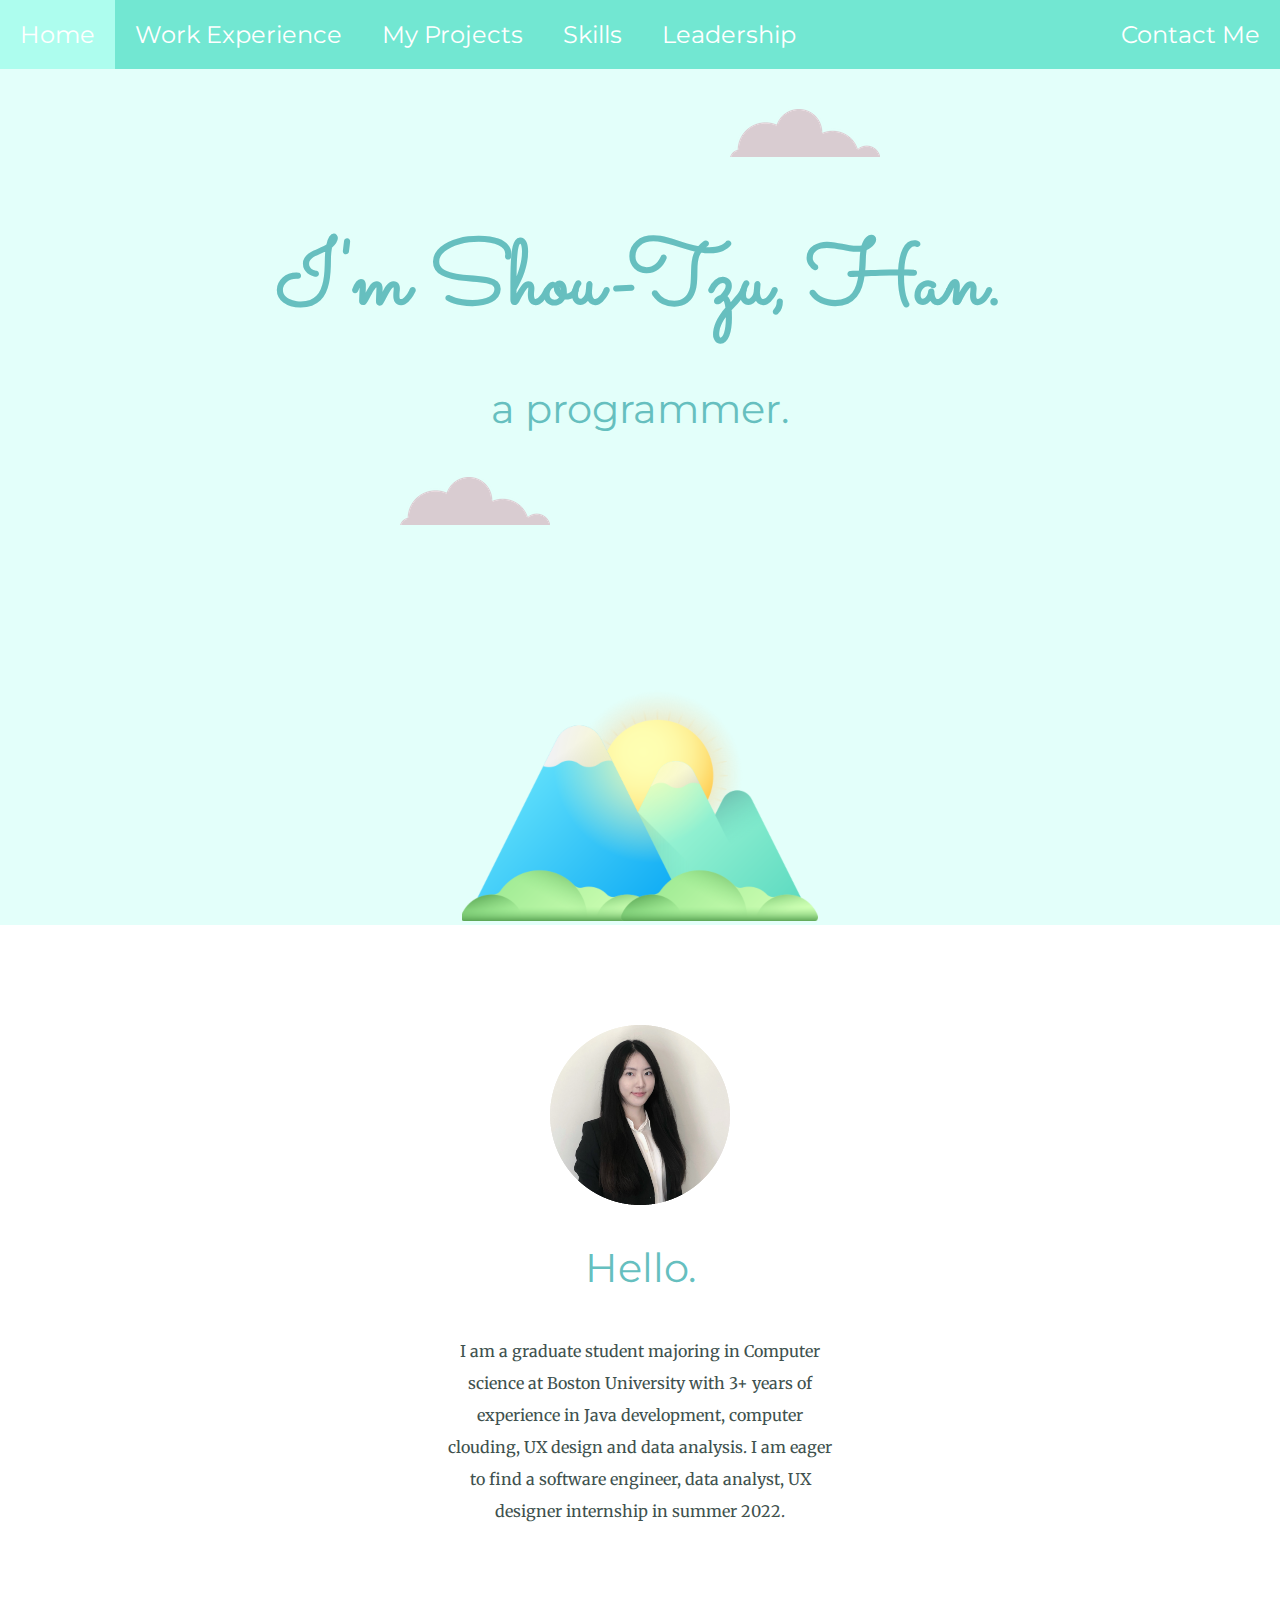
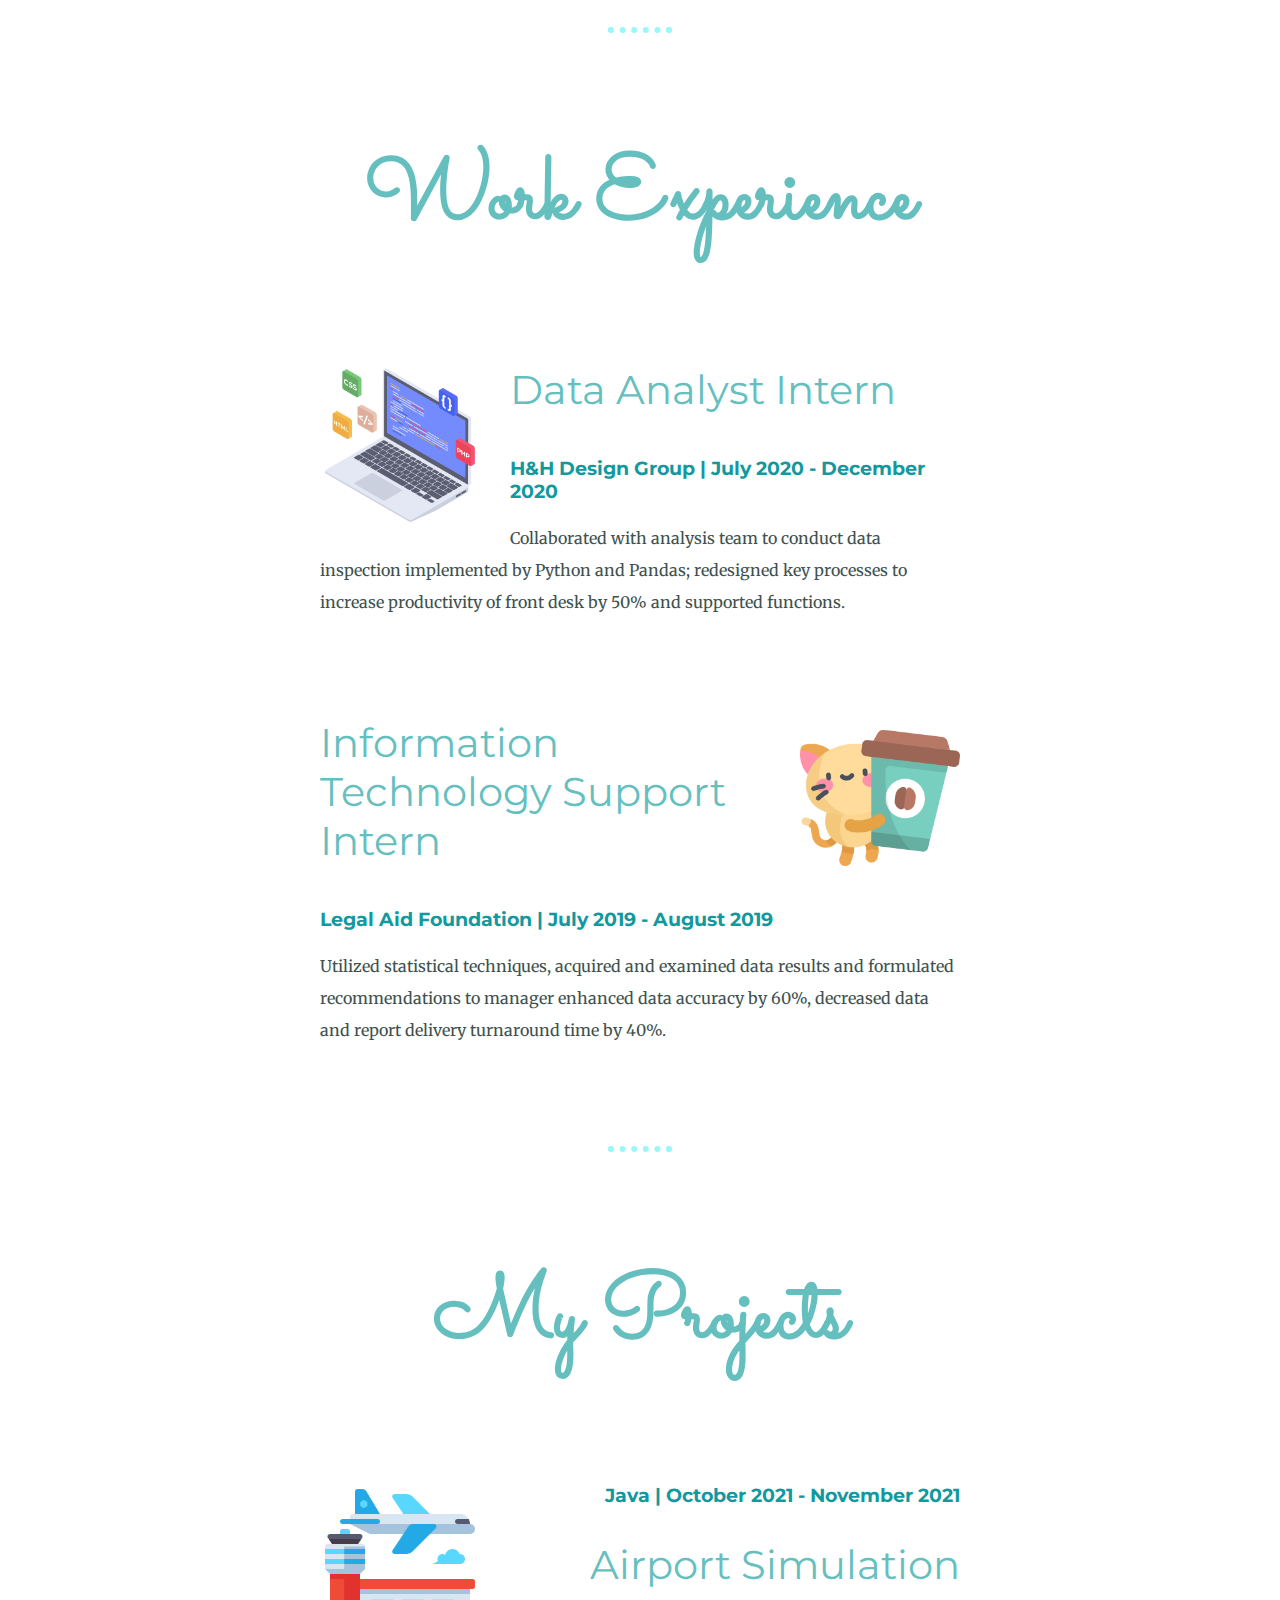
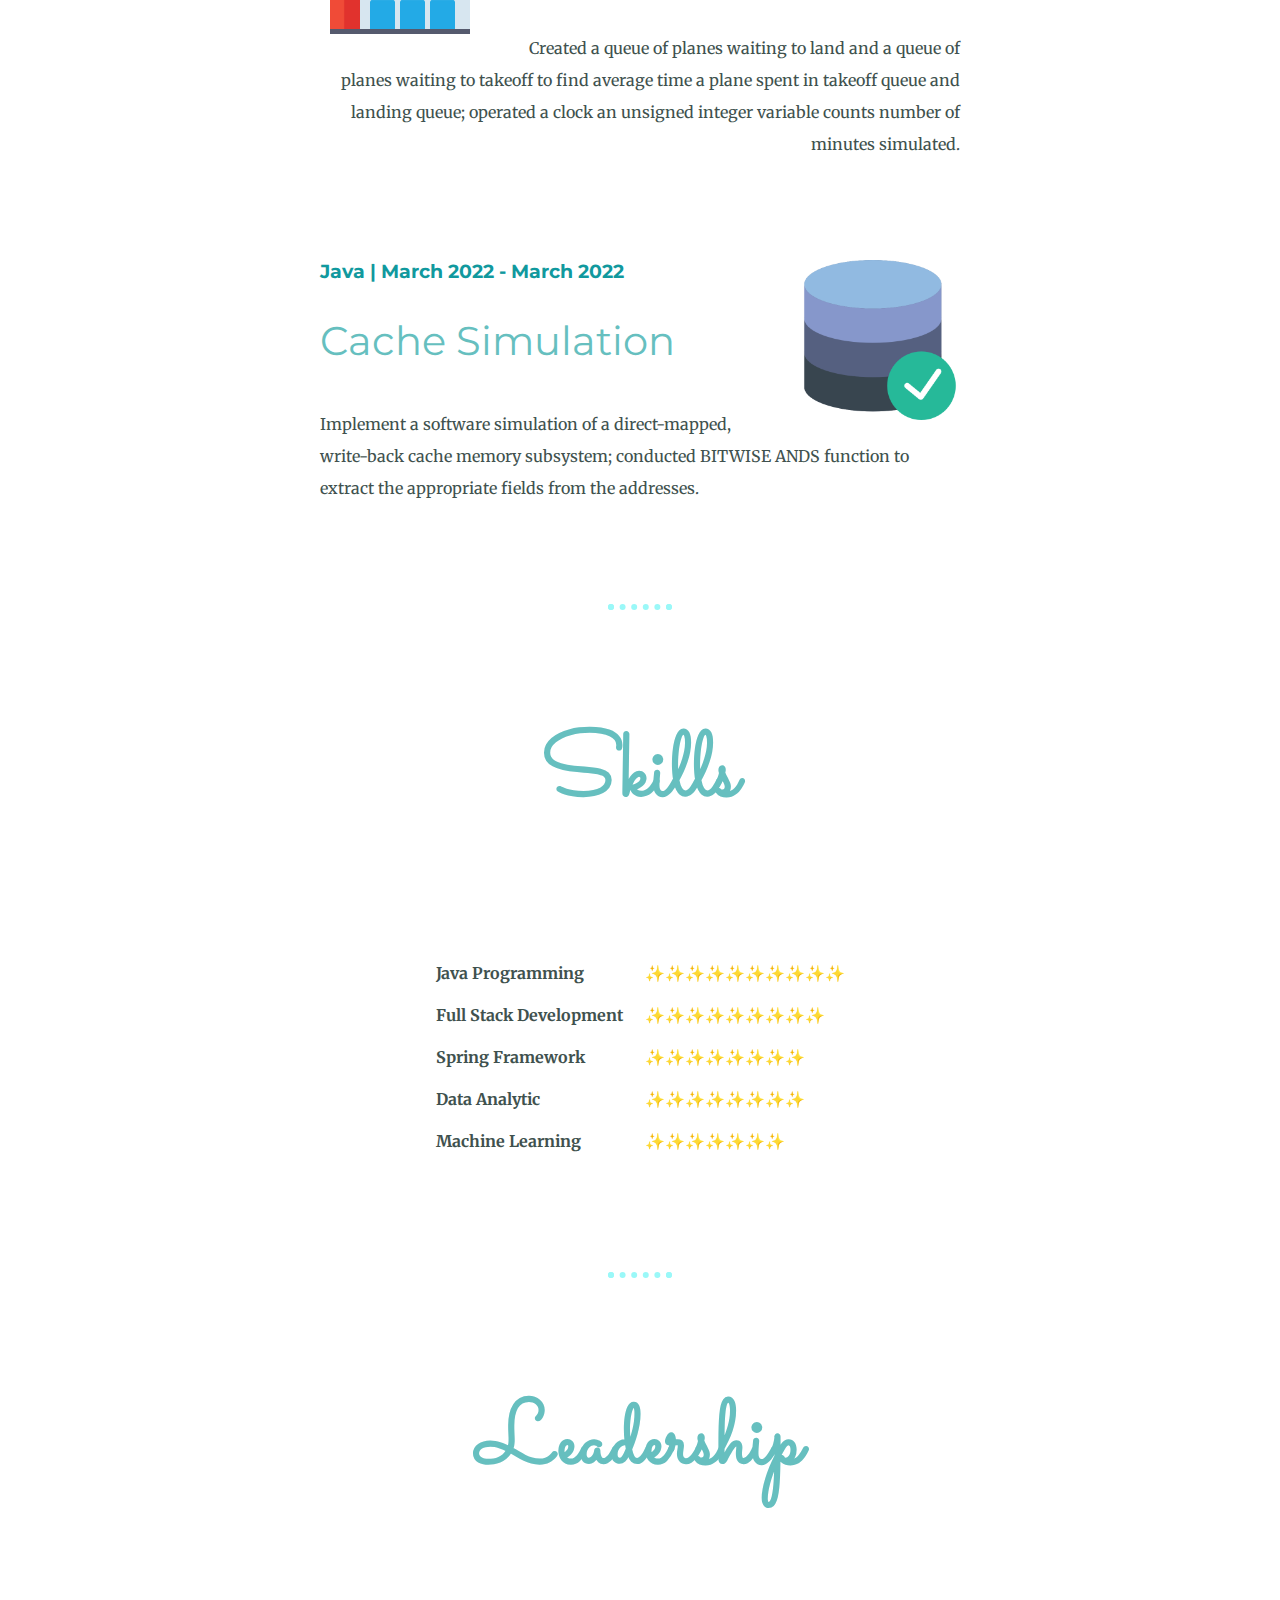
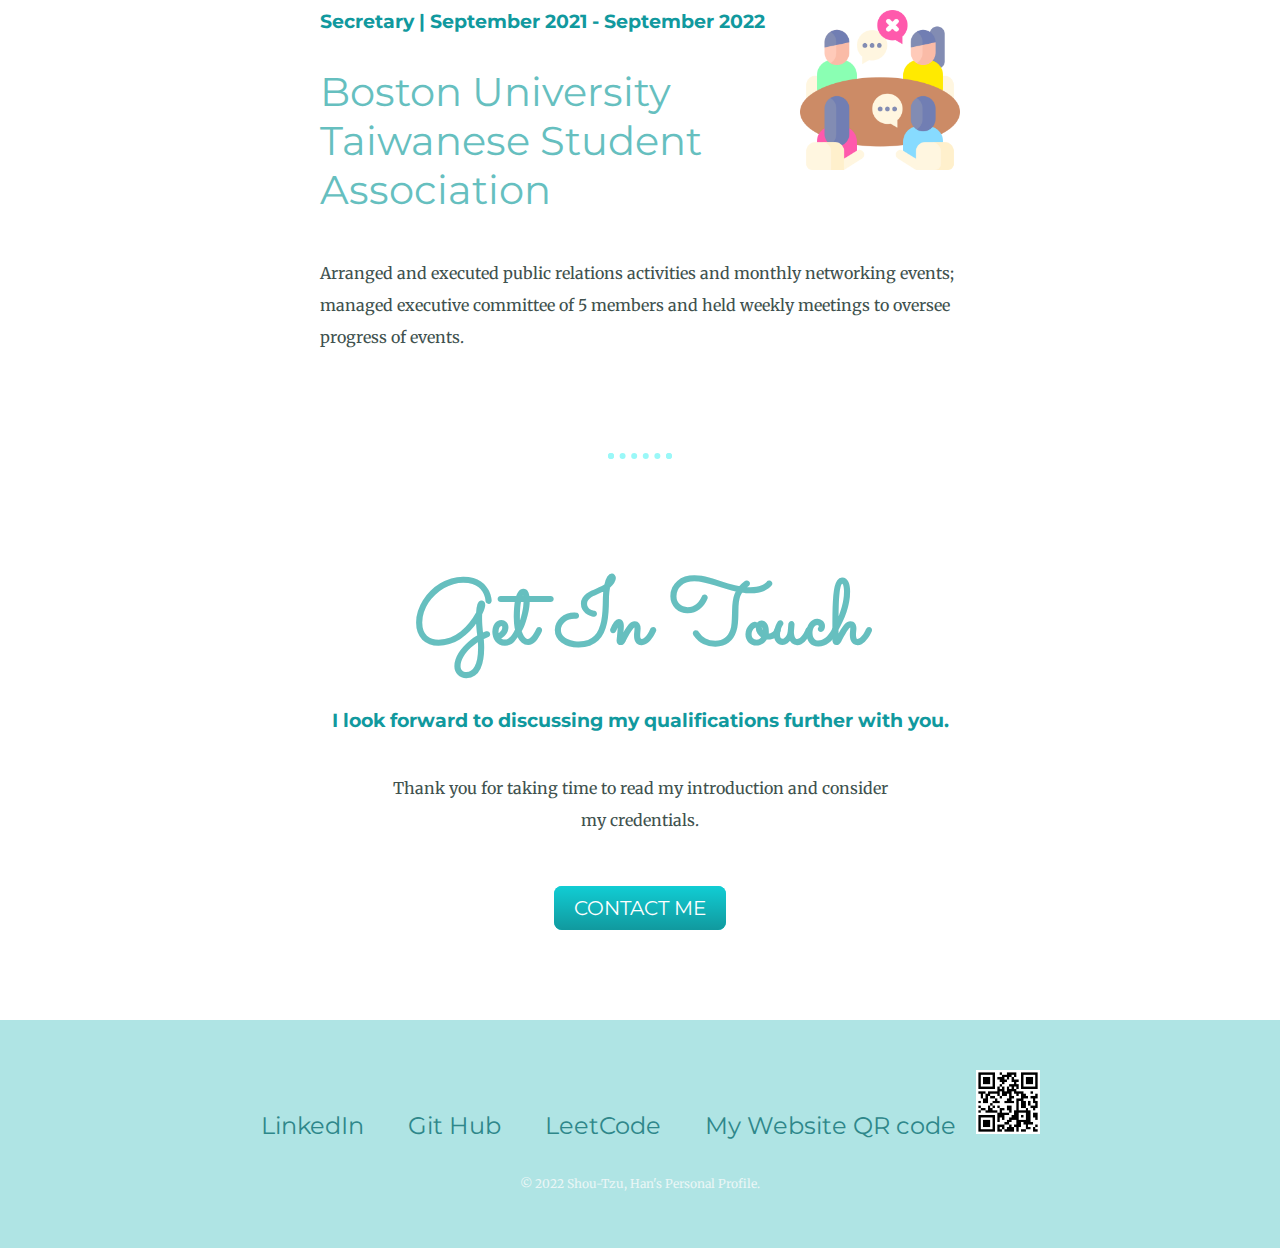
==== index.html @ b1de991a "Add files via upload" ====
<!DOCTYPE html>
<html>

<head>
    <meta charset="utf-8">
    <title>Shou-Tzu, Han</title>
    <link rel="stylesheet" href="css/styles.css">
    <link href="https://fonts.googleapis.com/css?family=Merriweather|Montserrat|Sacramento" rel="stylesheet">
    <link rel="icon" href="favicon.ico">
</head>

<body>
    <div>
        <ul class="topnav">
            <li><a href="index.html">Home</a></li>
            <li><a href="work.html">Work Experience</a></li>
            <li><a href="project.html">My Projects</a></li>
            <li><a href="skills.html">Skills</a></li>
            <li><a href="leadership.html">Leadership</a></li>
            <li class="right"><a href="contact.html">Contact Me</a></li>
        </ul>
    </div>

    <div class="top-container">
        <img class="top-cloud" src="images/cloud.png" alt="cloud">
        <div class="title-text">
            <h1>I'm Shou-Tzu, Han.</h1>
            <h2>a programmer.</h2>
        </div>
        <img class="bottom-cloud" src="images/cloud.png" alt="cloud">
        <img class="mountain" src="images/landscape (3).png" alt="mountain-img">
    </div>

    <div class="middle-container">
        <div class="profile">
            <img src="images/self.png" alt="debra-profile-img">
            <h2>Hello.</h2>
            <p class="intro">I am a graduate student majoring in Computer science at Boston University with 3+ years of
                experience in Java development, computer clouding, UX design and data analysis. I am eager to find a
                software engineer, data analyst, UX designer internship in summer 2022.</p>
        </div>
        <hr>
        <div class="skills">
            <h1>Work Experience</h1>
            <div class="skill-row">
                <img class="code-img" src="images/web-development.png" alt="code-img">

                <h2>Data Analyst Intern</h2>

                <h3>H&H Design Group | July 2020 - December 2020</h3>
                <p> Collaborated with analysis team to conduct data inspection implemented by Python and Pandas;
                    redesigned key processes to increase productivity of front desk by 50% and supported
                    functions.</p>

            </div>
            <div class="skill-row">
                <img class="chilli-img" src="images/kitty.png" alt="chillies-img">

                <h2>Information Technology Support Intern</h2>

                <h3>Legal Aid Foundation | July 2019 - August 2019</h3>
                <p>Utilized statistical techniques, acquired and examined data results and formulated recommendations
                    to manager enhanced data accuracy by 60%, decreased data and report delivery turnaround time by 40%.
                </p>

            </div>
        </div>
        <hr>


        <div class="skills">
            <h1>My Projects</h1>
            <div class="skill-row">
                <img class="code-img" src="images/airport.png" alt="code-img">

                <h3 class="b">Java | October 2021 - November 2021</h3>
                <h2 class="b">Airport Simulation</h2>

                <p class="b"> Created a queue of planes waiting to land and a queue of planes waiting to takeoff to
                    find average time a plane spent in
                    takeoff queue and landing queue; operated a clock an unsigned integer variable counts number of
                    minutes simulated.</p>

            </div>
            <div class="skill-row">
                <img class="chilli-img" src="images/database.png" alt="chillies-img">

                <h3>Java | March 2022 - March 2022</h3>

                <h2>Cache Simulation</h2>


                <p>Implement a software simulation of a direct-mapped, write-back cache memory subsystem;
                    conducted BITWISE ANDS function to extract the appropriate fields from the addresses.
                </p>

            </div>
        </div>



        <hr>

        <div class="skills">
            <h1>Skills</h1>

            <div class="skill-row">
                <table cellspacing="20" style="border:1px hidden;margin-left:auto;margin-right:auto;">

                    <tbody>
                        <tr>
                            <th>Java Programming</th>
                            <th>✨✨✨✨✨✨✨✨✨✨</th>
                        </tr>
                        <tr>
                            <th>Full Stack Development</th>
                            <td>✨✨✨✨✨✨✨✨✨</td>
                        </tr>
                        <tr>
                            <th>Spring Framework</th>
                            <td>✨✨✨✨✨✨✨✨</td>
                        </tr>
                        <tr>
                            <th>Data Analytic</th>
                            <td>✨✨✨✨✨✨✨✨</td>
                        </tr>
                        <tr>
                            <th>Machine Learning</th>
                            <td>✨✨✨✨✨✨✨</td>
                        </tr>

                    </tbody>
                </table>

            </div>
        </div>

        <hr>

        <div class="skills">
            <h1>Leadership</h1>

            <div class="skill-row">
                <img class="chilli-img" src="images/meeting.png" alt="chillies-img">


                <h3>Secretary | September 2021 - September 2022</h3>
                <h2>Boston University Taiwanese Student Association</h2>



                <p>Arranged and executed public relations activities and monthly networking events;
                    managed executive committee of 5 members and held weekly meetings to oversee progress of events.
                </p>

            </div>
        </div>






        <hr>
        <div class="contact-me">
            <h1>Get In Touch</h1>
            <h3 class="sma">I look forward to discussing my qualifications further with you.</h3>
            <p class="contact-message">Thank you for
                taking time to read my introduction and consider my credentials.</p>
            <a class="btn" href="mailto:debrah@bu.edu">CONTACT ME</a>
        </div>
    </div>


    <div class="bottom-container">


        <a class=" footer-link" href="https://www.linkedin.com/in/shou-tzu-han-713724200/">LinkedIn</a>
        <a class="footer-link" href="https://github.com/52147">Git Hub</a>
        <a class="footer-link" href="https://leetcode.com/04114239/">LeetCode</a>
        <a class="footer-link" href="https://52147.github.io/CV/">My Website QR code</a><img class="bar"
            src="images/Shou-Tzu, Han' s Website.png" alt="">
        <p class="copyright">© 2022 Shou-Tzu, Han's Personal Profile.</p>
    </div>
</body>

</html>
---- css/styles.css ----
ul.topnav {
    list-style-type: none;
    margin: 0;
    padding: 0;
    overflow: hidden;
    background-color: #72e7d2;

}

ul.topnav li {
    float: left;
}

ul.topnav li a {
    display: block;
    color: white;
    text-align: center;
    padding: 20px 20px;
    text-decoration: none;
    margin: auto;
}

ul.topnav li a:hover:not(.active) {
    background-color: #adfdee;
}

ul.topnav li a.active {
    background-color: #66BFBF;
}

ul.topnav li.right {
    float: right;

}

@media screen and (max-width: 600px) {

    ul.topnav li.right,
    ul.topnav li {
        float: none;
    }

    img.chilli-img {
        width: 100% !important;
        margin-bottom: 30px;
    }

    img.code-img {
        width: 100% !important;
        margin-bottom: 30px;
    }

    img.ba {
        width: 40%;
        margin-bottom: 30px;
        margin-left: auto;
        margin-right: auto;
        margin-top: 10%;


    }




    h1.example {
        font-size: 50px;
    }

    h2.c {
        font-size: 25px;
    }

    h3.d {
        font-size: 15px;

    }

    p {
        font-size: 10px;

    }

    p.b {
        text-align: left;
    }

    h3.b {
        text-align: left;


    }

    table.ta {
        max-width: 10%;
        font-size: 5px;


    }

    div.skill {
        width: 100%;
        margin-bottom: 10%;
    }

    div.ce {
        text-align: center;

    }

    a.le {


        font-size: small;


    }







}




body {
    color: #40514E;
    margin: 0;
    text-align: center;
    font-family: 'Merriweather', serif;
}

h1 {
    color: #66BFBF;
    font-size: 5.625rem;
    margin: 50px auto 0 auto;
    font-family: 'Sacramento', cursive;
}

h2 {
    color: #66BFBF;
    font-family: 'Montserrat', sans-serif;
    font-size: 2.5rem;
    font-weight: normal;
    padding-bottom: 10px;
}

h3 {
    color: #11999E;
    font-family: 'Montserrat', sans-serif;
}

p {
    line-height: 2;
}

hr {
    border: dotted #9af8f8 6px;
    border-bottom: none;
    width: 4%;
    margin: 100px auto;
}

a {
    font-size: 1.5rem;
    color: #2e878a;
    font-family: 'Montserrat', sans-serif;
    margin: 10px 20px;
    text-decoration: none;
}

a:hover {
    color: #EAF6F6;
}

.top-container {
    background-color: #e3fffa;
    position: relative;
    padding-top: 100px;

}

.middle-container {
    margin: 100px 0;
}

.bottom-container {
    background-color: #afe4e4;
    padding: 50px 0 20px;
}

.skill-row {
    width: 50%;
    margin: 100px auto 100px auto;
    text-align: left;
}

.pro {
    text-decoration: underline;
}

.intro {
    width: 30%;
    margin: auto;
}

.contact-message {
    width: 40%;
    margin: 40px auto 60px;
}

.copyright {
    color: #EAF6F6;
    font-size: 0.75rem;
    padding: 20px 0;
}

.mountain {


    margin-top: 150px;
}



.top-cloud {
    position: absolute;
    right: 400px;
    top: 40px;
}

.bottom-cloud {
    position: absolute;
    left: 400px;
    bottom: 400px;
}

.code-img {
    width: 25%;
    float: left;
    margin-right: 30px;
}

.chilli-img {
    width: 25%;
    float: right;
    margin-left: 30px;
}


.b {
    text-align: right;
}




.cla:hover,
.clas:active {

    font-size: 150%;
}



.bar {
    max-width: 5%;
    height: auto;
}

.ba {
    height: auto;

    width: 5%;

}



.btn {
    background: #11cdd4;
    background-image: -webkit-linear-gradient(top, #11cdd4, #11999e);
    background-image: -moz-linear-gradient(top, #11cdd4, #11999e);
    background-image: -ms-linear-gradient(top, #11cdd4, #11999e);
    background-image: -o-linear-gradient(top, #11cdd4, #11999e);
    background-image: linear-gradient(to bottom, #11cdd4, #11999e);
    -webkit-border-radius: 8;
    -moz-border-radius: 8;
    border-radius: 8px;
    font-family: 'Montserrat', sans-serif;
    color: #ffffff;
    font-size: 20px;
    padding: 10px 20px 10px 20px;
    text-decoration: none;
}

.btn:hover {
    background: #30e3cb;
    background-image: -webkit-linear-gradient(top, #30e3cb, #2bc4ad);
    background-image: -moz-linear-gradient(top, #30e3cb, #2bc4ad);
    background-image: -ms-linear-gradient(top, #30e3cb, #2bc4ad);
    background-image: -o-linear-gradient(top, #30e3cb, #2bc4ad);
    background-image: linear-gradient(to bottom, #30e3cb, #2bc4ad);
    text-decoration: none;
}
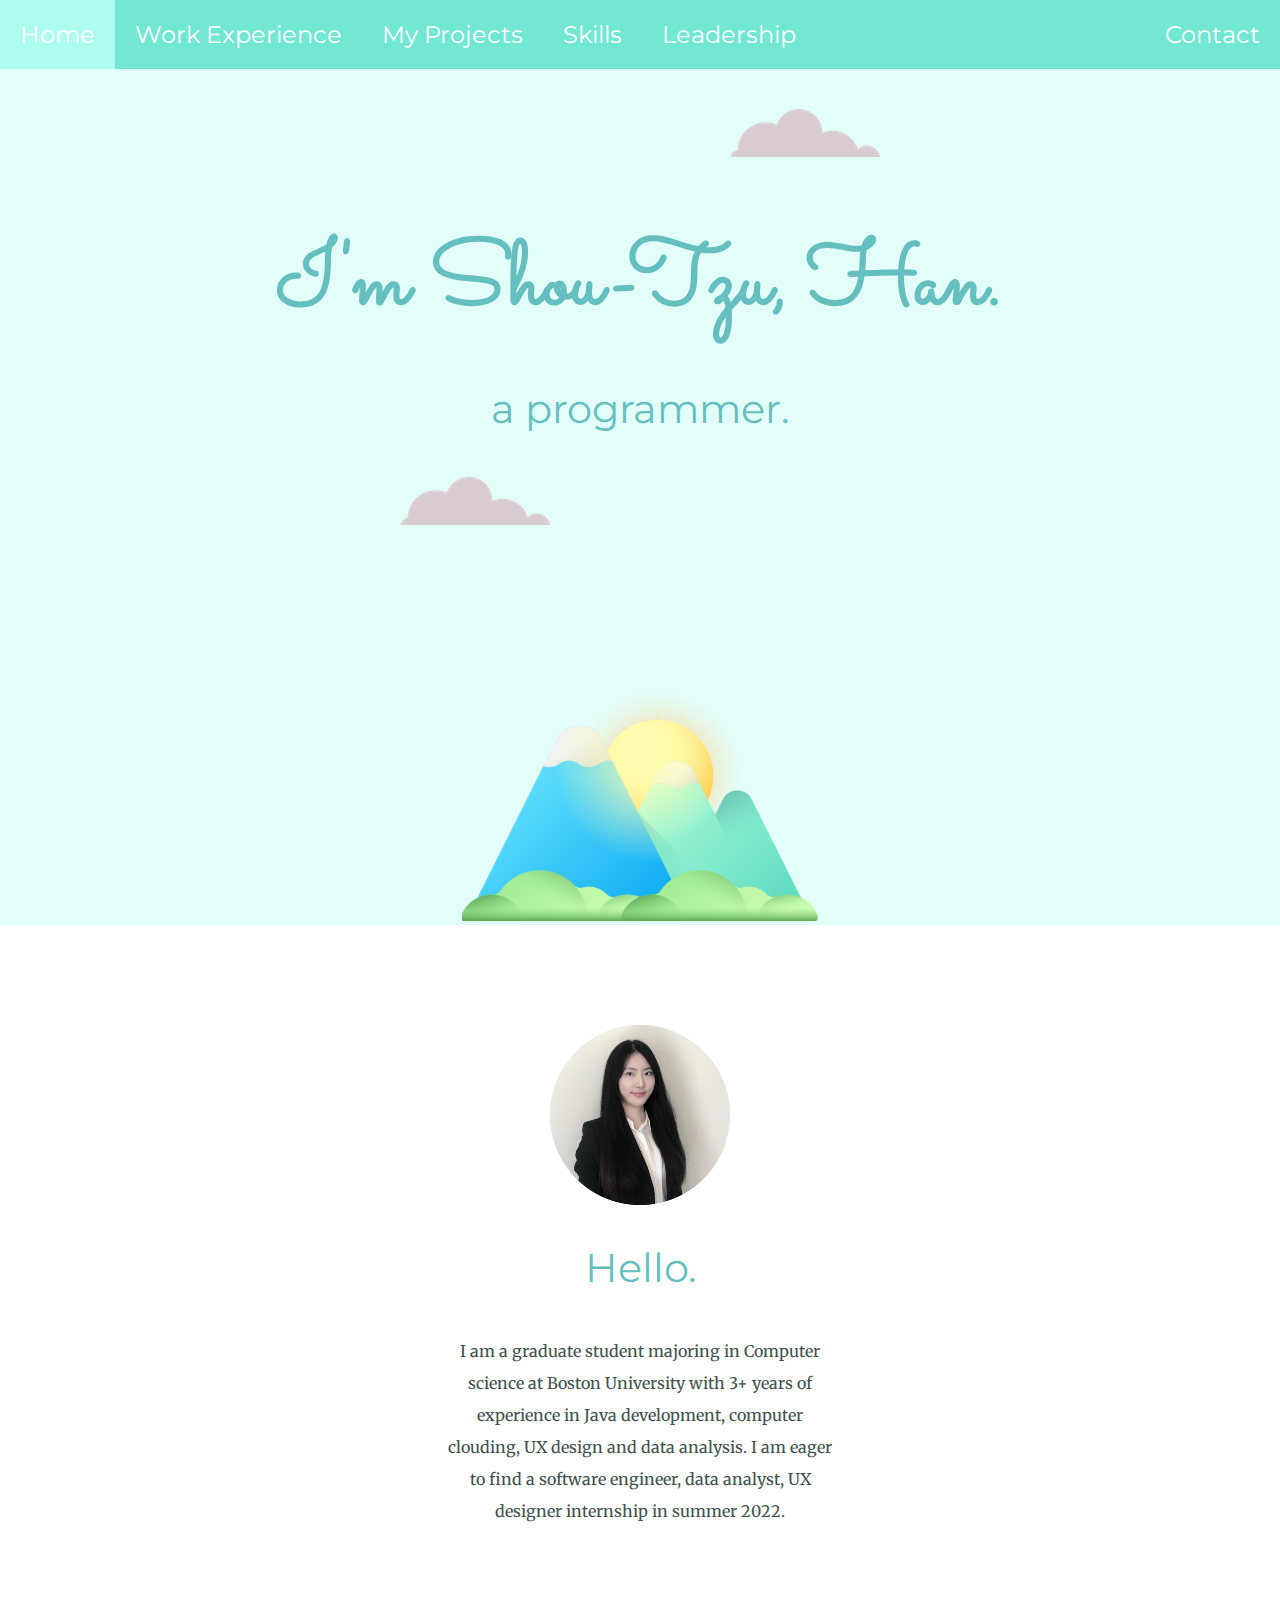
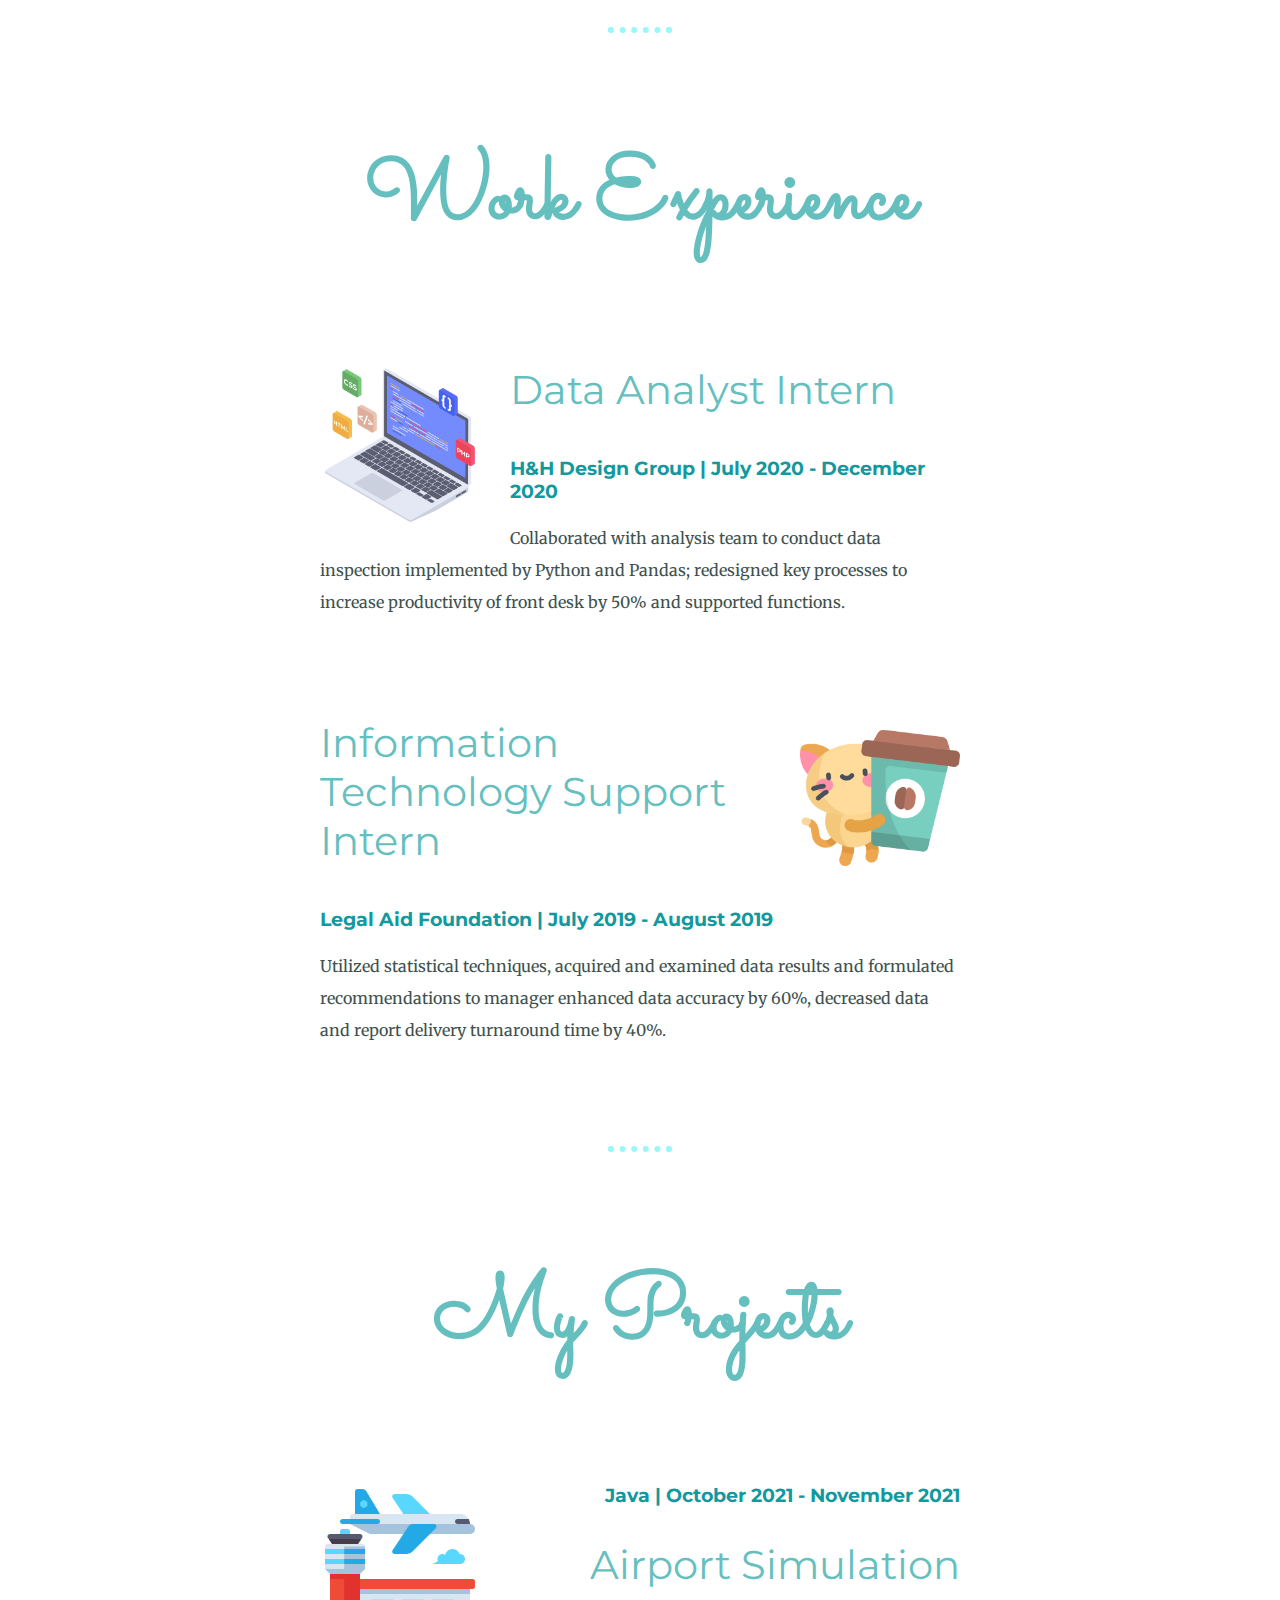
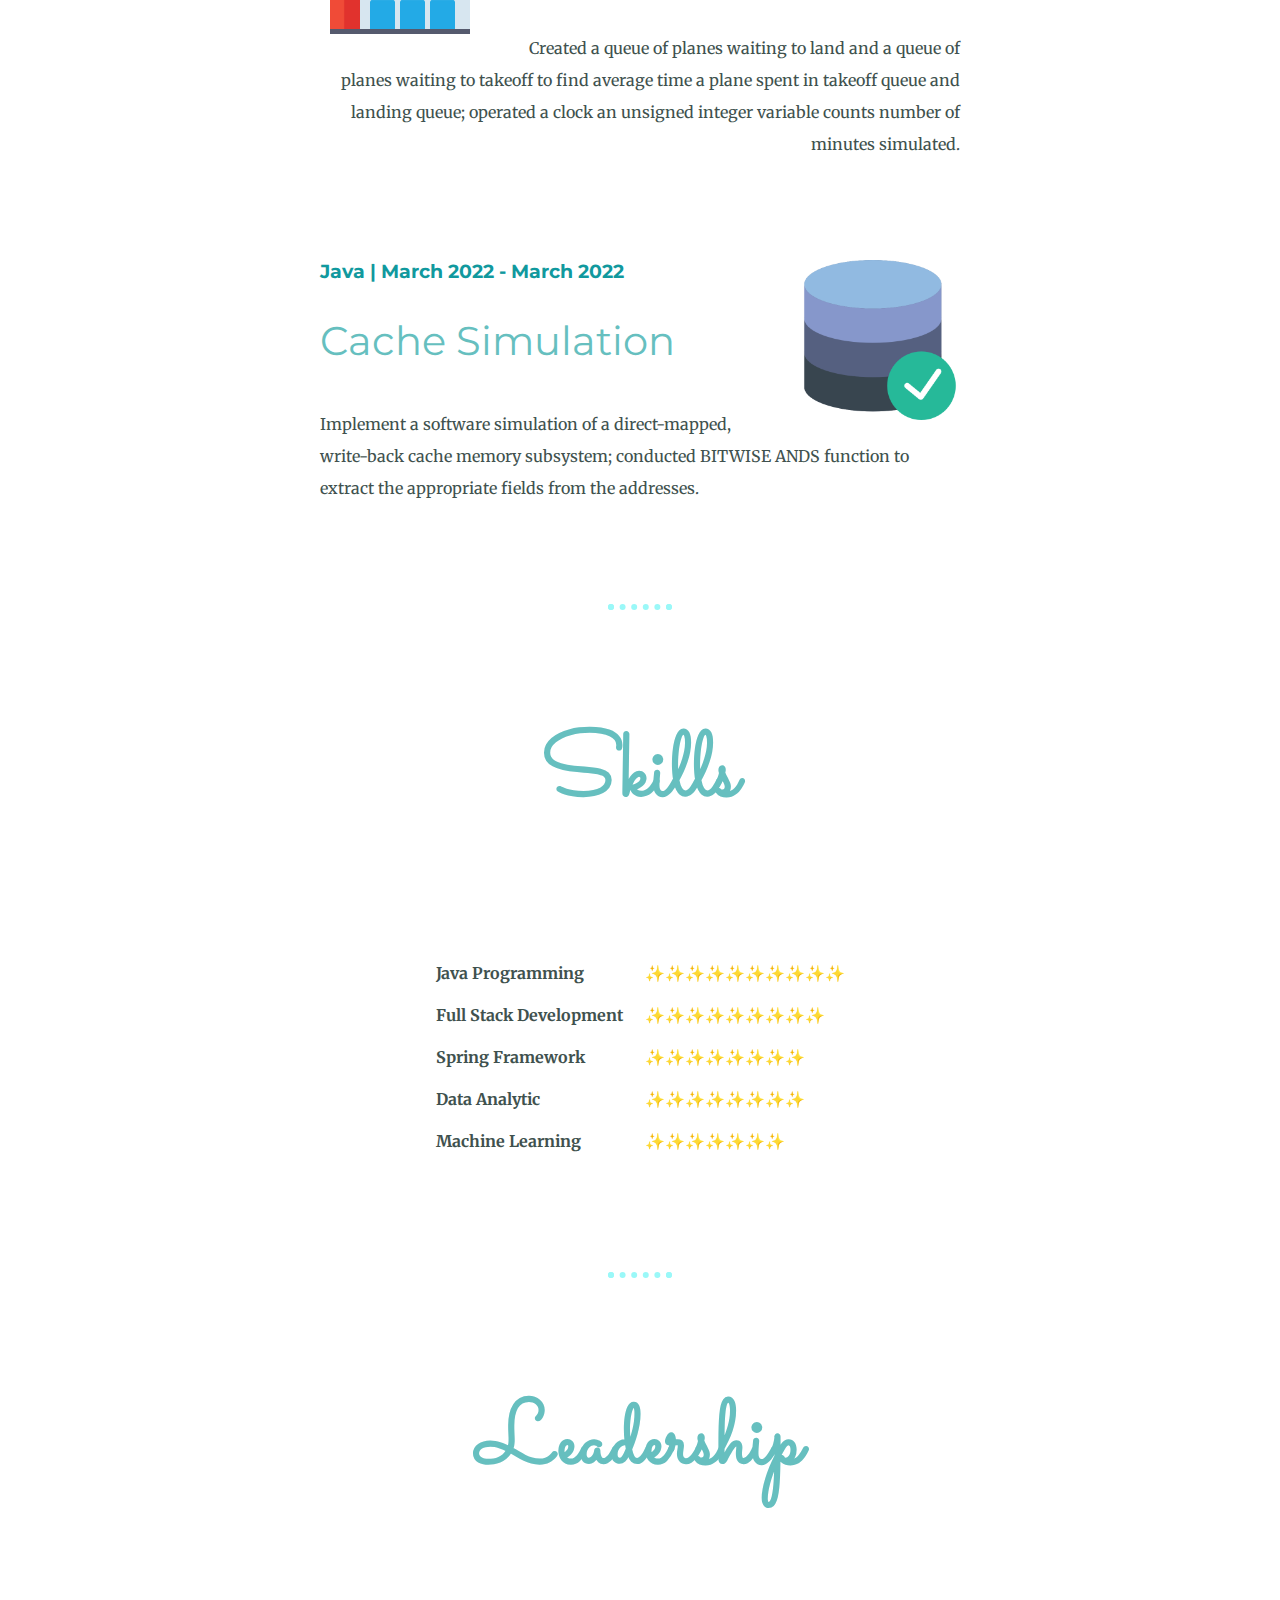
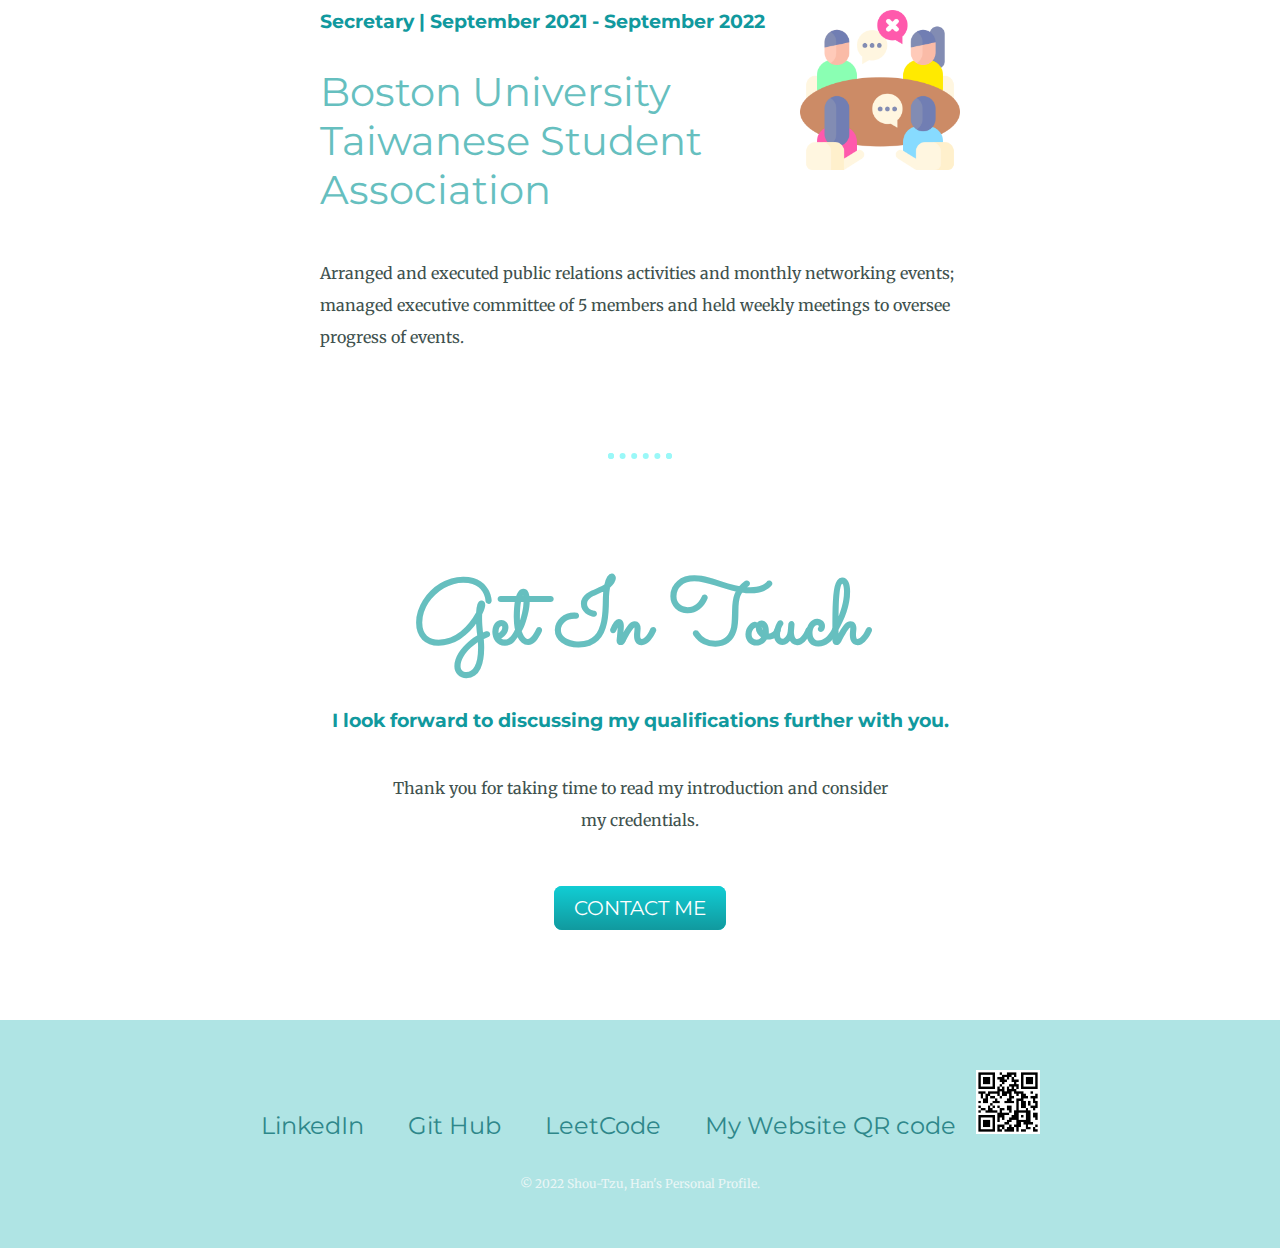
==== commit a281ca91: "Update index.html" ====
--- a/index.html
+++ b/index.html
@@ -17,7 +17,7 @@
             <li><a href="project.html">My Projects</a></li>
             <li><a href="skills.html">Skills</a></li>
             <li><a href="leadership.html">Leadership</a></li>
-            <li class="right"><a href="contact.html">Contact Me</a></li>
+            <li class="right"><a href="contact.html">Contact</a></li>
         </ul>
     </div>
 
@@ -184,4 +184,4 @@
     </div>
 </body>
 
-</html>+</html>
--- a/css/styles.css
+++ b/css/styles.css
@@ -93,7 +93,8 @@
 
     table.ta {
         max-width: 10%;
-        font-size: 5px;
+        font-size: 15px;
+
 
 
     }
@@ -306,4 +307,4 @@
     background-image: -o-linear-gradient(top, #30e3cb, #2bc4ad);
     background-image: linear-gradient(to bottom, #30e3cb, #2bc4ad);
     text-decoration: none;
-}+}
